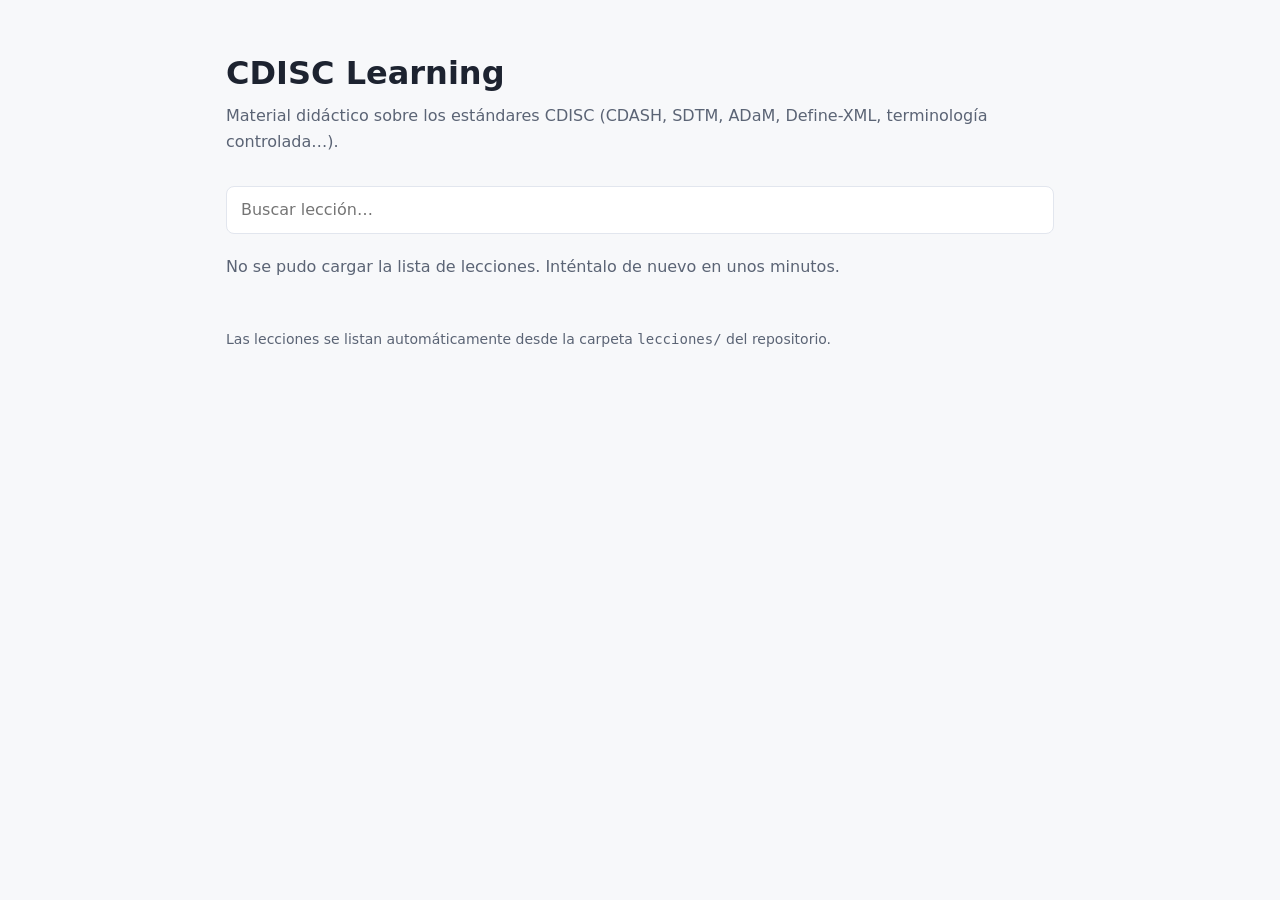
==== index.html @ 13f06f57 "Añadir lección SDTM 2.1 Conceptos y términos El índice muestra ahora el <title> de cada lección como" ====
<!doctype html>
<html lang="es">
<head>
  <meta charset="utf-8">
  <meta name="viewport" content="width=device-width, initial-scale=1">
  <title>CDISC Learning</title>
  <meta name="description" content="Material didáctico sobre los estándares CDISC.">
  <style>
    :root {
      --bg: #f7f8fa; --card: #ffffff; --text: #1d2330; --muted: #5b6475;
      --accent: #1f6feb; --border: #e2e6ee;
    }
    @media (prefers-color-scheme: dark) {
      :root { --bg: #12151c; --card: #1b2029; --text: #e7eaf0; --muted: #9aa3b5;
              --accent: #5a9cff; --border: #2a313d; }
    }
    * { box-sizing: border-box; }
    body { margin: 0; background: var(--bg); color: var(--text);
           font: 16px/1.6 system-ui, -apple-system, "Segoe UI", Roboto, sans-serif; }
    main { max-width: 860px; margin: 0 auto; padding: 48px 16px; }
    h1 { margin: 0 0 4px; font-size: 2rem; }
    p.lead { margin: 0 0 32px; color: var(--muted); }
    input { width: 100%; padding: 10px 14px; margin-bottom: 20px; font: inherit;
            color: var(--text); background: var(--card);
            border: 1px solid var(--border); border-radius: 8px; }
    ul { list-style: none; padding: 0; margin: 0; display: grid; gap: 12px; }
    li a { display: block; padding: 16px 18px; background: var(--card);
           border: 1px solid var(--border); border-radius: 10px;
           color: var(--text); text-decoration: none; }
    li a:hover { border-color: var(--accent); }
    li a strong { color: var(--accent); }
    .status { color: var(--muted); }
    footer { margin-top: 48px; color: var(--muted); font-size: .875rem; }
  </style>
</head>
<body>
<main>
  <h1>CDISC Learning</h1>
  <p class="lead">Material didáctico sobre los estándares CDISC (CDASH, SDTM, ADaM, Define-XML, terminología controlada…).</p>

  <input id="filtro" type="search" placeholder="Buscar lección…" aria-label="Buscar lección">
  <ul id="lista"><li class="status">Cargando lecciones…</li></ul>

  <footer>Las lecciones se listan automáticamente desde la carpeta <code>lecciones/</code> del repositorio.</footer>
</main>

<script>
  // Deduce el usuario y el repositorio a partir de la URL de GitHub Pages
  // (usuario.github.io/repositorio/). Si se abre en local, usa los valores por defecto.
  const DEFAULT_OWNER = "anlausorod";
  const DEFAULT_REPO = "CDISC-Leaning";
  const host = location.hostname;
  const owner = host.endsWith(".github.io") ? host.split(".")[0] : DEFAULT_OWNER;
  const repo = host.endsWith(".github.io") ? (location.pathname.split("/")[1] || DEFAULT_REPO) : DEFAULT_REPO;

  const lista = document.getElementById("lista");
  const filtro = document.getElementById("filtro");
  let lecciones = [];

  // "02-sdtm-dominios.html" -> "Sdtm dominios"
  function titulo(nombre) {
    const t = nombre.replace(/\.html?$/i, "").replace(/^\d+[-_ ]*/, "").replace(/[-_]+/g, " ");
    return t.charAt(0).toUpperCase() + t.slice(1);
  }

  function pintar() {
    const q = filtro.value.trim().toLowerCase();
    const visibles = lecciones.filter(l => l.titulo.toLowerCase().includes(q));
    lista.innerHTML = "";
    if (!visibles.length) {
      lista.innerHTML = '<li class="status">No hay lecciones que coincidan.</li>';
      return;
    }
    for (const l of visibles) {
      const li = document.createElement("li");
      const a = document.createElement("a");
      a.href = "lecciones/" + encodeURIComponent(l.nombre);
      a.innerHTML = "<strong></strong>";
      a.firstChild.textContent = l.titulo;
      li.appendChild(a);
      lista.appendChild(li);
    }
  }

  fetch(`https://api.github.com/repos/${owner}/${repo}/contents/lecciones`)
    .then(r => { if (!r.ok) throw new Error(r.status); return r.json(); })
    .then(archivos => {
      lecciones = archivos
        .filter(f => f.type === "file" && /\.html?$/i.test(f.name))
        .map(f => ({ nombre: f.name, titulo: titulo(f.name) }))
        .sort((a, b) => a.nombre.localeCompare(b.nombre, "es", { numeric: true }));
      pintar();
      // Usa el <title> de cada lección como nombre visible, si se puede leer.
      return Promise.all(lecciones.map(l =>
        fetch("lecciones/" + encodeURIComponent(l.nombre))
          .then(r => r.ok ? r.text() : "")
          .then(html => {
            const t = new DOMParser().parseFromString(html, "text/html").title.trim();
            if (t) l.titulo = t;
          })
          .catch(() => {})
      )).then(pintar);
    })
    .catch(() => {
      lista.innerHTML = '<li class="status">No se pudo cargar la lista de lecciones. Inténtalo de nuevo en unos minutos.</li>';
    });

  filtro.addEventListener("input", pintar);
</script>
</body>
</html>
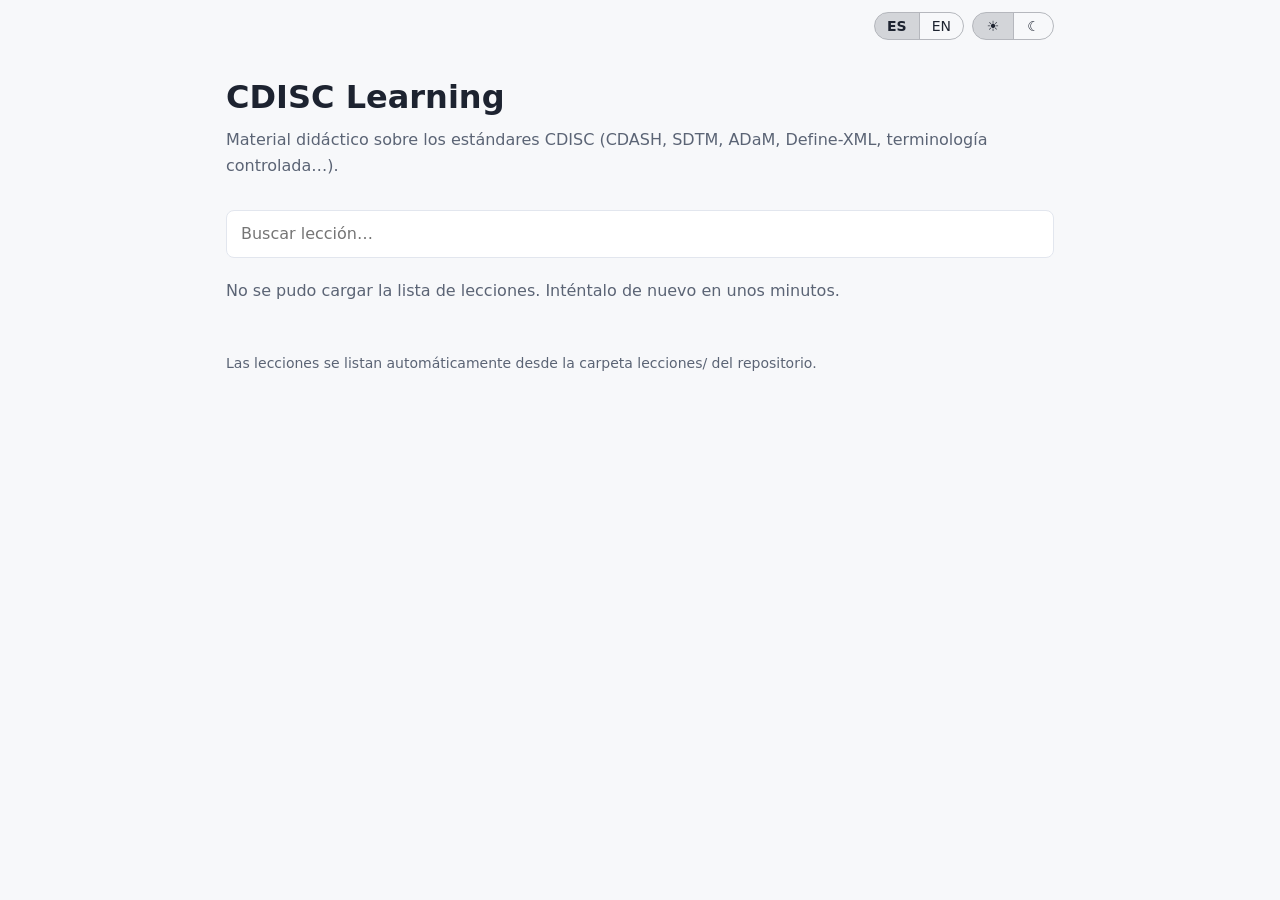
==== commit cc4b1907: "Añadir botones de idioma (ES/EN) y tema (claro/oscuro) Script común recursos/controles.js, índice bi" ====
--- a/index.html
+++ b/index.html
@@ -5,19 +5,26 @@
   <meta name="viewport" content="width=device-width, initial-scale=1">
   <title>CDISC Learning</title>
   <meta name="description" content="Material didáctico sobre los estándares CDISC.">
+  <script src="recursos/controles.js"></script>
   <style>
     :root {
       --bg: #f7f8fa; --card: #ffffff; --text: #1d2330; --muted: #5b6475;
       --accent: #1f6feb; --border: #e2e6ee;
     }
     @media (prefers-color-scheme: dark) {
-      :root { --bg: #12151c; --card: #1b2029; --text: #e7eaf0; --muted: #9aa3b5;
-              --accent: #5a9cff; --border: #2a313d; }
+      :root:not([data-theme="light"]) {
+        --bg: #12151c; --card: #1b2029; --text: #e7eaf0; --muted: #9aa3b5;
+        --accent: #5a9cff; --border: #2a313d; color-scheme: dark;
+      }
+    }
+    :root[data-theme="dark"] {
+      --bg: #12151c; --card: #1b2029; --text: #e7eaf0; --muted: #9aa3b5;
+      --accent: #5a9cff; --border: #2a313d; color-scheme: dark;
     }
     * { box-sizing: border-box; }
     body { margin: 0; background: var(--bg); color: var(--text);
            font: 16px/1.6 system-ui, -apple-system, "Segoe UI", Roboto, sans-serif; }
-    main { max-width: 860px; margin: 0 auto; padding: 48px 16px; }
+    main { max-width: 860px; margin: 0 auto; padding: 32px 16px 48px; }
     h1 { margin: 0 0 4px; font-size: 2rem; }
     p.lead { margin: 0 0 32px; color: var(--muted); }
     input { width: 100%; padding: 10px 14px; margin-bottom: 20px; font: inherit;
@@ -33,18 +40,36 @@
     footer { margin-top: 48px; color: var(--muted); font-size: .875rem; }
   </style>
 </head>
-<body>
+<body data-pagina="indice">
 <main>
   <h1>CDISC Learning</h1>
-  <p class="lead">Material didáctico sobre los estándares CDISC (CDASH, SDTM, ADaM, Define-XML, terminología controlada…).</p>
+  <p class="lead" id="lead"></p>
 
-  <input id="filtro" type="search" placeholder="Buscar lección…" aria-label="Buscar lección">
-  <ul id="lista"><li class="status">Cargando lecciones…</li></ul>
+  <input id="filtro" type="search">
+  <ul id="lista"></ul>
 
-  <footer>Las lecciones se listan automáticamente desde la carpeta <code>lecciones/</code> del repositorio.</footer>
+  <footer id="pie"></footer>
 </main>
 
 <script>
+  const TXT = {
+    es: {
+      lead: "Material didáctico sobre los estándares CDISC (CDASH, SDTM, ADaM, Define-XML, terminología controlada…).",
+      buscar: "Buscar lección…", cargando: "Cargando lecciones…",
+      nada: "No hay lecciones que coincidan.", vacio: "Todavía no hay lecciones en español.",
+      error: "No se pudo cargar la lista de lecciones. Inténtalo de nuevo en unos minutos.",
+      pie: "Las lecciones se listan automáticamente desde la carpeta lecciones/ del repositorio."
+    },
+    en: {
+      lead: "Learning material on the CDISC standards (CDASH, SDTM, ADaM, Define-XML, controlled terminology…).",
+      buscar: "Search lessons…", cargando: "Loading lessons…",
+      nada: "No lessons match your search.", vacio: "There are no lessons in English yet.",
+      error: "The lesson list could not be loaded. Please try again in a few minutes.",
+      pie: "Lessons are listed automatically from the lecciones/en/ folder of the repository."
+    }
+  };
+  const CARPETA = { es: "lecciones", en: "lecciones/en" };
+
   // Deduce el usuario y el repositorio a partir de la URL de GitHub Pages
   // (usuario.github.io/repositorio/). Si se abre en local, usa los valores por defecto.
   const DEFAULT_OWNER = "anlausorod";
@@ -55,57 +80,88 @@
 
   const lista = document.getElementById("lista");
   const filtro = document.getElementById("filtro");
-  let lecciones = [];
+  const cache = {};   // lecciones ya cargadas, por idioma
+  let idioma = "es";
+  try { if (localStorage.getItem("cdisc-idioma") === "en") idioma = "en"; } catch (e) {}
 
-  // "02-sdtm-dominios.html" -> "Sdtm dominios"
+  // "02-sdtm-dominios.html" -> "Sdtm dominios" (solo si la lección no tiene <title>)
   function titulo(nombre) {
     const t = nombre.replace(/\.html?$/i, "").replace(/^\d+[-_ ]*/, "").replace(/[-_]+/g, " ");
     return t.charAt(0).toUpperCase() + t.slice(1);
   }
 
+  function estado(texto) {
+    lista.innerHTML = "";
+    const li = document.createElement("li");
+    li.className = "status";
+    li.textContent = texto;
+    lista.appendChild(li);
+  }
+
   function pintar() {
+    const lecciones = cache[idioma];
+    if (!lecciones) return;
+    if (!lecciones.length) return estado(TXT[idioma].vacio);
     const q = filtro.value.trim().toLowerCase();
     const visibles = lecciones.filter(l => l.titulo.toLowerCase().includes(q));
+    if (!visibles.length) return estado(TXT[idioma].nada);
     lista.innerHTML = "";
-    if (!visibles.length) {
-      lista.innerHTML = '<li class="status">No hay lecciones que coincidan.</li>';
-      return;
-    }
     for (const l of visibles) {
       const li = document.createElement("li");
       const a = document.createElement("a");
-      a.href = "lecciones/" + encodeURIComponent(l.nombre);
-      a.innerHTML = "<strong></strong>";
-      a.firstChild.textContent = l.titulo;
+      a.href = CARPETA[idioma] + "/" + encodeURIComponent(l.nombre);
+      const s = document.createElement("strong");
+      s.textContent = l.titulo;
+      a.appendChild(s);
       li.appendChild(a);
       lista.appendChild(li);
     }
   }
 
-  fetch(`https://api.github.com/repos/${owner}/${repo}/contents/lecciones`)
-    .then(r => { if (!r.ok) throw new Error(r.status); return r.json(); })
-    .then(archivos => {
-      lecciones = archivos
-        .filter(f => f.type === "file" && /\.html?$/i.test(f.name))
-        .map(f => ({ nombre: f.name, titulo: titulo(f.name) }))
-        .sort((a, b) => a.nombre.localeCompare(b.nombre, "es", { numeric: true }));
-      pintar();
-      // Usa el <title> de cada lección como nombre visible, si se puede leer.
-      return Promise.all(lecciones.map(l =>
-        fetch("lecciones/" + encodeURIComponent(l.nombre))
-          .then(r => r.ok ? r.text() : "")
-          .then(html => {
-            const t = new DOMParser().parseFromString(html, "text/html").title.trim();
-            if (t) l.titulo = t;
-          })
-          .catch(() => {})
-      )).then(pintar);
-    })
-    .catch(() => {
-      lista.innerHTML = '<li class="status">No se pudo cargar la lista de lecciones. Inténtalo de nuevo en unos minutos.</li>';
-    });
+  function cargar(l) {
+    if (cache[l]) return pintar();
+    estado(TXT[l].cargando);
+    fetch(`https://api.github.com/repos/${owner}/${repo}/contents/${CARPETA[l]}`)
+      .then(r => {
+        if (r.status === 404) return [];          // la carpeta aún no existe
+        if (!r.ok) throw new Error(r.status);
+        return r.json();
+      })
+      .then(archivos => {
+        const lecciones = archivos
+          .filter(f => f.type === "file" && /\.html?$/i.test(f.name))
+          .map(f => ({ nombre: f.name, titulo: titulo(f.name) }))
+          .sort((a, b) => a.nombre.localeCompare(b.nombre, "es", { numeric: true }));
+        cache[l] = lecciones;
+        pintar();
+        // Usa el <title> de cada lección como nombre visible, si se puede leer.
+        return Promise.all(lecciones.map(x =>
+          fetch(CARPETA[l] + "/" + encodeURIComponent(x.nombre))
+            .then(r => r.ok ? r.text() : "")
+            .then(h => {
+              const t = new DOMParser().parseFromString(h, "text/html").title.trim();
+              if (t) x.titulo = t;
+            })
+            .catch(() => {})
+        )).then(pintar);
+      })
+      .catch(() => { if (l === idioma) estado(TXT[l].error); });
+  }
 
+  function aplicarIdioma(l) {
+    idioma = l;
+    document.documentElement.lang = l;
+    const t = TXT[l];
+    document.getElementById("lead").textContent = t.lead;
+    document.getElementById("pie").textContent = t.pie;
+    filtro.placeholder = t.buscar;
+    filtro.setAttribute("aria-label", t.buscar);
+    cargar(l);
+  }
+
+  document.addEventListener("cdisc:idioma", e => aplicarIdioma(e.detail));
   filtro.addEventListener("input", pintar);
+  aplicarIdioma(idioma);
 </script>
 </body>
 </html>
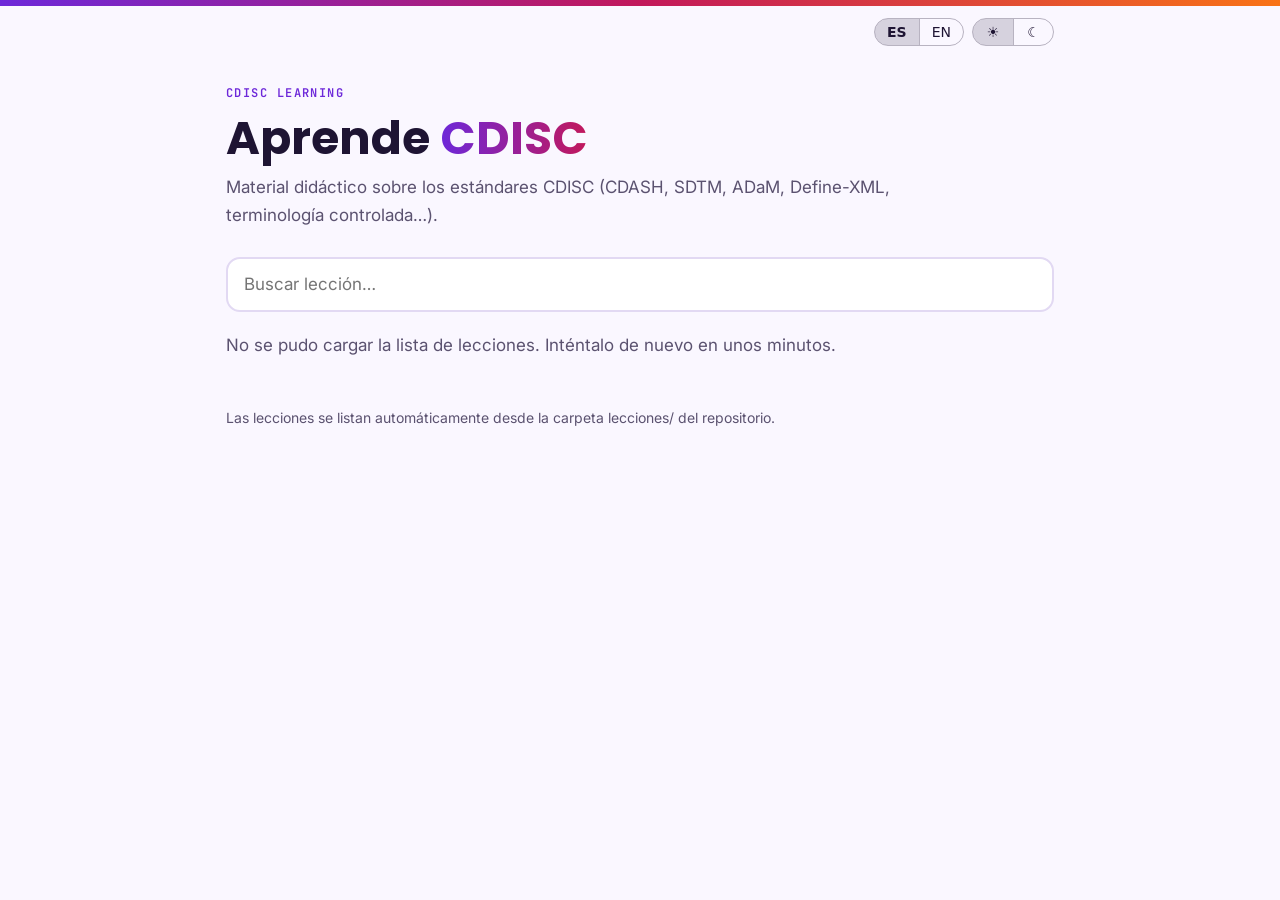
==== commit 8ac85a17: "Aplicar el estilo Mosaico a todo el sitio Hoja de estilos común recursos/estilo.css (violeta, magent" ====
--- a/index.html
+++ b/index.html
@@ -5,44 +5,36 @@
   <meta name="viewport" content="width=device-width, initial-scale=1">
   <title>CDISC Learning</title>
   <meta name="description" content="Material didáctico sobre los estándares CDISC.">
+  <link rel="stylesheet" href="recursos/estilo.css">
   <script src="recursos/controles.js"></script>
   <style>
-    :root {
-      --bg: #f7f8fa; --card: #ffffff; --text: #1d2330; --muted: #5b6475;
-      --accent: #1f6feb; --border: #e2e6ee;
-    }
-    @media (prefers-color-scheme: dark) {
-      :root:not([data-theme="light"]) {
-        --bg: #12151c; --card: #1b2029; --text: #e7eaf0; --muted: #9aa3b5;
-        --accent: #5a9cff; --border: #2a313d; color-scheme: dark;
-      }
-    }
-    :root[data-theme="dark"] {
-      --bg: #12151c; --card: #1b2029; --text: #e7eaf0; --muted: #9aa3b5;
-      --accent: #5a9cff; --border: #2a313d; color-scheme: dark;
-    }
-    * { box-sizing: border-box; }
-    body { margin: 0; background: var(--bg); color: var(--text);
-           font: 16px/1.6 system-ui, -apple-system, "Segoe UI", Roboto, sans-serif; }
     main { max-width: 860px; margin: 0 auto; padding: 32px 16px 48px; }
-    h1 { margin: 0 0 4px; font-size: 2rem; }
-    p.lead { margin: 0 0 32px; color: var(--muted); }
-    input { width: 100%; padding: 10px 14px; margin-bottom: 20px; font: inherit;
-            color: var(--text); background: var(--card);
-            border: 1px solid var(--border); border-radius: 8px; }
+    .eyebrow { font: 600 12px var(--mono); letter-spacing: .12em; text-transform: uppercase; color: var(--primary); }
+    h1 { margin: 6px 0 8px; font-size: clamp(32px, 7vw, 46px); }
+    h1 span { background: linear-gradient(90deg, var(--primary), var(--accent));
+              -webkit-background-clip: text; background-clip: text; color: transparent; }
+    p.lead { margin: 0 0 28px; color: var(--muted); max-width: 64ch; }
+    input { width: 100%; padding: 12px 16px; margin-bottom: 20px; font: inherit;
+            color: var(--ink); background: var(--surface);
+            border: 2px solid var(--line); border-radius: var(--radius); }
+    input:focus { outline: none; border-color: var(--primary); }
     ul { list-style: none; padding: 0; margin: 0; display: grid; gap: 12px; }
-    li a { display: block; padding: 16px 18px; background: var(--card);
-           border: 1px solid var(--border); border-radius: 10px;
-           color: var(--text); text-decoration: none; }
-    li a:hover { border-color: var(--accent); }
-    li a strong { color: var(--accent); }
+    li a { display: flex; align-items: center; gap: 14px; padding: 16px 18px; background: var(--surface);
+           border: 1px solid var(--line); border-radius: var(--radius);
+           color: var(--ink); text-decoration: none; transition: border-color .15s, transform .15s; }
+    li a:hover { border-color: var(--primary); transform: translateY(-1px); }
+    li a .num { flex: none; display: grid; place-items: center; width: 40px; height: 40px; border-radius: 12px;
+                font: 600 15px var(--mono); color: var(--on-primary); background: var(--primary); }
+    li:nth-child(even) a .num { background: var(--accent); color: var(--on-accent); }
+    li a strong { font: 600 17px var(--display); }
     .status { color: var(--muted); }
     footer { margin-top: 48px; color: var(--muted); font-size: .875rem; }
   </style>
 </head>
 <body data-pagina="indice">
 <main>
-  <h1>CDISC Learning</h1>
+  <span class="eyebrow">CDISC Learning</span>
+  <h1>Aprende <span>CDISC</span></h1>
   <p class="lead" id="lead"></p>
 
   <input id="filtro" type="search">
@@ -54,6 +46,7 @@
 <script>
   const TXT = {
     es: {
+      h1: "Aprende <span>CDISC</span>",
       lead: "Material didáctico sobre los estándares CDISC (CDASH, SDTM, ADaM, Define-XML, terminología controlada…).",
       buscar: "Buscar lección…", cargando: "Cargando lecciones…",
       nada: "No hay lecciones que coincidan.", vacio: "Todavía no hay lecciones en español.",
@@ -61,6 +54,7 @@
       pie: "Las lecciones se listan automáticamente desde la carpeta lecciones/ del repositorio."
     },
     en: {
+      h1: "Learn <span>CDISC</span>",
       lead: "Learning material on the CDISC standards (CDASH, SDTM, ADaM, Define-XML, controlled terminology…).",
       buscar: "Search lessons…", cargando: "Loading lessons…",
       nada: "No lessons match your search.", vacio: "There are no lessons in English yet.",
@@ -110,9 +104,12 @@
       const li = document.createElement("li");
       const a = document.createElement("a");
       a.href = CARPETA[idioma] + "/" + encodeURIComponent(l.nombre);
+      const n = document.createElement("span");
+      n.className = "num";
+      n.textContent = (l.nombre.match(/^\d+/) || [""])[0] || "•";
       const s = document.createElement("strong");
       s.textContent = l.titulo;
-      a.appendChild(s);
+      a.append(n, s);
       li.appendChild(a);
       lista.appendChild(li);
     }
@@ -152,6 +149,7 @@
     idioma = l;
     document.documentElement.lang = l;
     const t = TXT[l];
+    document.querySelector("h1").innerHTML = t.h1;
     document.getElementById("lead").textContent = t.lead;
     document.getElementById("pie").textContent = t.pie;
     filtro.placeholder = t.buscar;
--- a/recursos/estilo.css
+++ b/recursos/estilo.css
@@ -0,0 +1,135 @@
+/*
+ * CDISC Learning · Estilo "Mosaico"
+ * Violeta, magenta y naranja. Títulos en Poppins, texto en Inter, código en JetBrains Mono.
+ *
+ * Uso: en el <head> de cada página
+ *   lecciones/xx.html     → <link rel="stylesheet" href="../recursos/estilo.css">
+ *   lecciones/en/xx.html  → <link rel="stylesheet" href="../../recursos/estilo.css">
+ *
+ * Variables disponibles (cambian solas entre tema claro y oscuro):
+ *   Superficies: --bg --surface --soft --line
+ *   Texto:       --ink --muted
+ *   Marca:       --primary --on-primary --accent --on-accent --sun
+ *   Respuestas:  --ok --ok-bg --no --no-bg
+ *   Roles SDTM:  --id --topic --timing --qual --rule (texto) y --id-bg ... --rule-bg (fondo)
+ *   Tipografía:  --display --body --mono      Esquinas: --radius
+ *
+ * Clases útiles:
+ *   .cdisc-prosa  → estilo completo para lecciones sencillas (títulos, tablas, listas…)
+ *   .r-id .r-topic .r-timing .r-qual .r-rule  → fijan --c y --cb al color del rol
+ */
+@import url("https://fonts.googleapis.com/css2?family=Inter:wght@400;500;600;700&family=JetBrains+Mono:wght@400;500;600&family=Poppins:wght@600;700&display=swap");
+
+:root {
+  --display: "Poppins", "Segoe UI", system-ui, sans-serif;
+  --body: "Inter", "Segoe UI", system-ui, sans-serif;
+  --mono: "JetBrains Mono", Consolas, "Courier New", monospace;
+  --radius: 14px;
+
+  --bg: #FAF7FF; --surface: #FFFFFF; --soft: #F1EBFC; --line: #E2D9F3;
+  --ink: #1E1433; --muted: #5B5270;
+  --primary: #6D28D9; --on-primary: #FFFFFF;
+  --accent: #C2185B; --on-accent: #FFFFFF;
+  --sun: #F97316;
+  --ok: #047857; --ok-bg: #D7F6E9; --no: #B91C1C; --no-bg: #FDE2E2;
+
+  --id: #1D4ED8;     --id-bg: #E0EAFF;
+  --topic: #A3154F;  --topic-bg: #FCE4F1;
+  --timing: #9A4A06; --timing-bg: #FEEFD6;
+  --qual: #03684C;   --qual-bg: #D7F6E9;
+  --rule: #5B21B6;   --rule-bg: #EDE4FF;
+}
+
+@media (prefers-color-scheme: dark) {
+  :root:not([data-theme="light"]) {
+    --bg: #140F22; --surface: #1E1730; --soft: #271E3D; --line: #352B4D;
+    --ink: #F0EAFB; --muted: #ABA2C2;
+    --primary: #A78BFA; --on-primary: #1A0B3D;
+    --accent: #F472B6; --on-accent: #3B0A22;
+    --sun: #FB923C;
+    --ok: #6EE7B7; --ok-bg: #0F3A2C; --no: #FCA5A5; --no-bg: #4A1818;
+    --id: #93B4FF;     --id-bg: #1C2A55;
+    --topic: #F9A8D4;  --topic-bg: #4C1733;
+    --timing: #FDBA74; --timing-bg: #46290F;
+    --qual: #6EE7B7;   --qual-bg: #0F3A2C;
+    --rule: #C4B5FD;   --rule-bg: #2E2156;
+    color-scheme: dark;
+  }
+}
+:root[data-theme="dark"] {
+  --bg: #140F22; --surface: #1E1730; --soft: #271E3D; --line: #352B4D;
+  --ink: #F0EAFB; --muted: #ABA2C2;
+  --primary: #A78BFA; --on-primary: #1A0B3D;
+  --accent: #F472B6; --on-accent: #3B0A22;
+  --sun: #FB923C;
+  --ok: #6EE7B7; --ok-bg: #0F3A2C; --no: #FCA5A5; --no-bg: #4A1818;
+  --id: #93B4FF;     --id-bg: #1C2A55;
+  --topic: #F9A8D4;  --topic-bg: #4C1733;
+  --timing: #FDBA74; --timing-bg: #46290F;
+  --qual: #6EE7B7;   --qual-bg: #0F3A2C;
+  --rule: #C4B5FD;   --rule-bg: #2E2156;
+  color-scheme: dark;
+}
+
+/* ---------- Base común ---------- */
+*, *::before, *::after { box-sizing: border-box; }
+body {
+  margin: 0;
+  background: var(--bg);
+  color: var(--ink);
+  font: 400 17px/1.6 var(--body);
+}
+/* Banda de color característica en la parte superior */
+body::before {
+  content: "";
+  display: block;
+  height: 6px;
+  background: linear-gradient(90deg, var(--primary), var(--accent), var(--sun));
+}
+h1, h2, h3 { font-family: var(--display); line-height: 1.2; text-wrap: balance; }
+a { color: var(--primary); }
+code, kbd, samp { font-family: var(--mono); font-size: .9em; }
+::selection { background: var(--accent); color: var(--on-accent); }
+:focus-visible { outline: 3px solid var(--accent); outline-offset: 2px; }
+
+.r-id     { --c: var(--id);     --cb: var(--id-bg); }
+.r-topic  { --c: var(--topic);  --cb: var(--topic-bg); }
+.r-timing { --c: var(--timing); --cb: var(--timing-bg); }
+.r-qual   { --c: var(--qual);   --cb: var(--qual-bg); }
+.r-rule   { --c: var(--rule);   --cb: var(--rule-bg); }
+
+/* ---------- .cdisc-prosa: lecciones sencillas ---------- */
+.cdisc-prosa {
+  max-width: 780px;
+  margin: 0 auto;
+  padding: 24px max(16px, env(safe-area-inset-right, 0px)) 64px max(16px, env(safe-area-inset-left, 0px));
+}
+.cdisc-prosa h1 { font-size: clamp(30px, 6vw, 42px); margin: 8px 0 16px; }
+.cdisc-prosa h2 { font-size: 26px; margin: 40px 0 12px; }
+.cdisc-prosa h3 { font-size: 19px; margin: 28px 0 8px; }
+.cdisc-prosa p, .cdisc-prosa li { max-width: 68ch; }
+.cdisc-prosa .volver {
+  display: inline-block; font-size: 14px; text-decoration: none; color: var(--ink);
+  border: 1px solid var(--line); background: var(--surface); border-radius: 999px; padding: 4px 12px;
+}
+.cdisc-prosa .volver:hover { border-color: var(--primary); color: var(--primary); }
+.cdisc-prosa table {
+  border-collapse: collapse; width: 100%; background: var(--surface);
+  border: 1px solid var(--line); border-radius: var(--radius); overflow: hidden;
+}
+.cdisc-prosa th, .cdisc-prosa td { text-align: left; padding: 10px 14px; border-bottom: 1px solid var(--line); vertical-align: top; }
+.cdisc-prosa tr:last-child td { border-bottom: 0; }
+.cdisc-prosa th { background: var(--soft); font-weight: 600; }
+.cdisc-prosa td:first-child { font-family: var(--mono); font-weight: 600; color: var(--primary); white-space: nowrap; }
+.cdisc-prosa .nota {
+  border-left: 5px solid var(--accent); background: var(--surface);
+  border-radius: 0 var(--radius) var(--radius) 0; padding: 14px 18px;
+}
+.cdisc-prosa .flujo { display: flex; flex-wrap: wrap; gap: 8px; align-items: center; padding: 0; margin: 0; list-style: none; }
+.cdisc-prosa .flujo li {
+  background: var(--surface); border: 1px solid var(--line); border-radius: 999px;
+  padding: 6px 14px; font-weight: 600;
+}
+.cdisc-prosa .flujo li:nth-child(4n+1) { color: var(--primary); }
+.cdisc-prosa .flujo li:nth-child(4n+3) { color: var(--accent); }
+.cdisc-prosa .flujo li.flecha { background: none; border: 0; padding: 0; color: var(--muted); }
